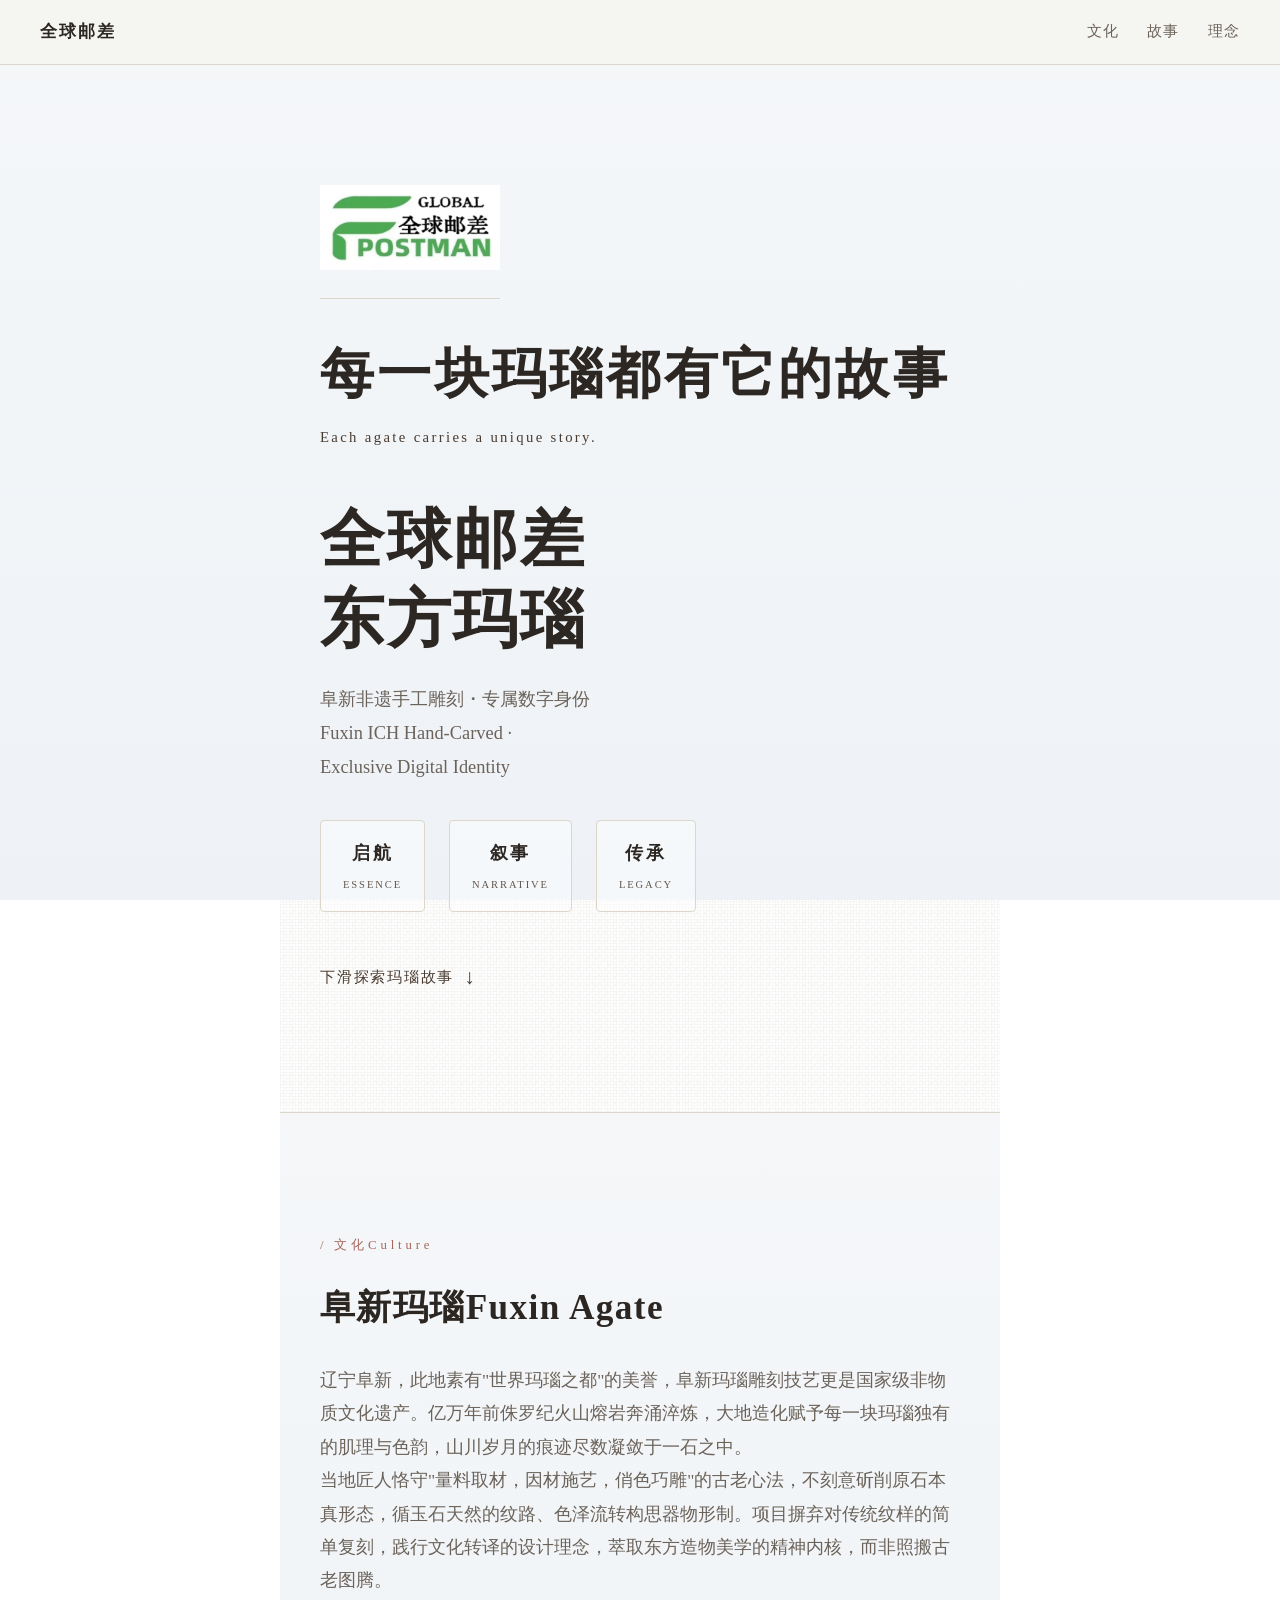
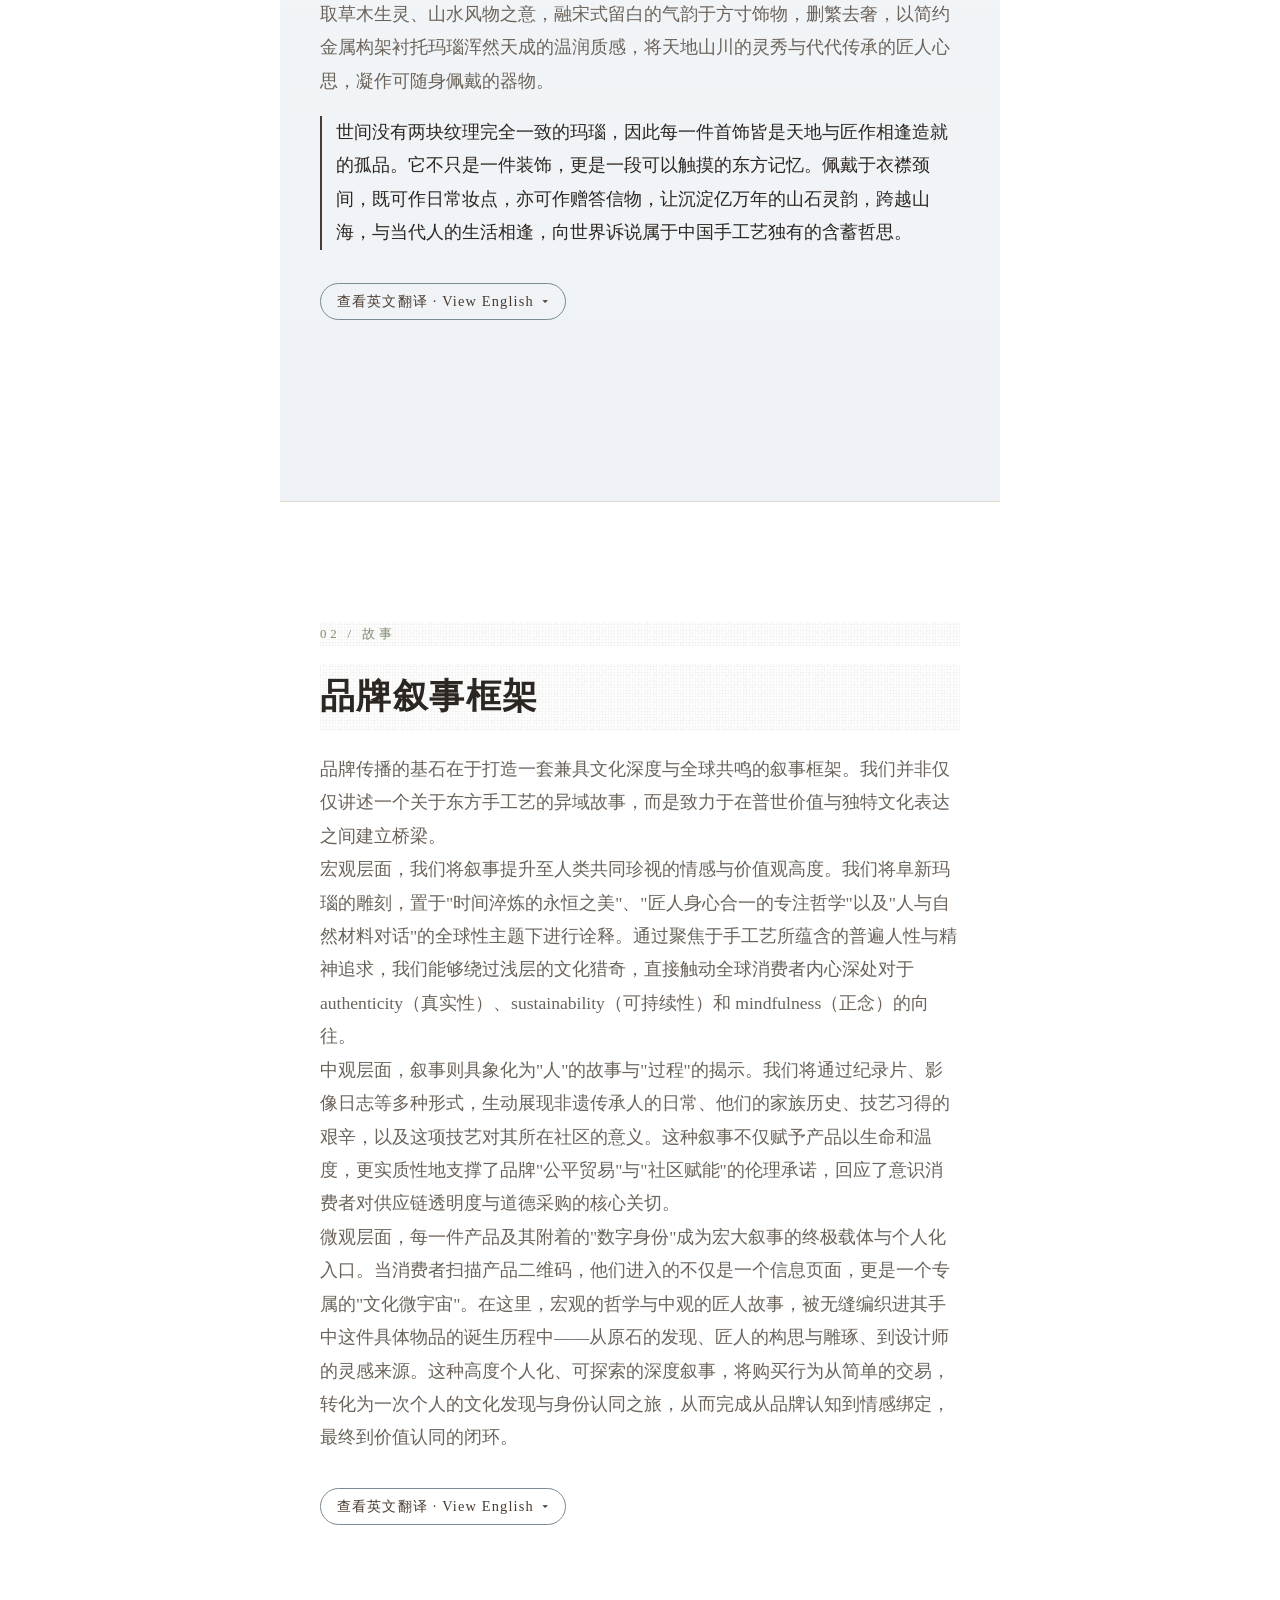
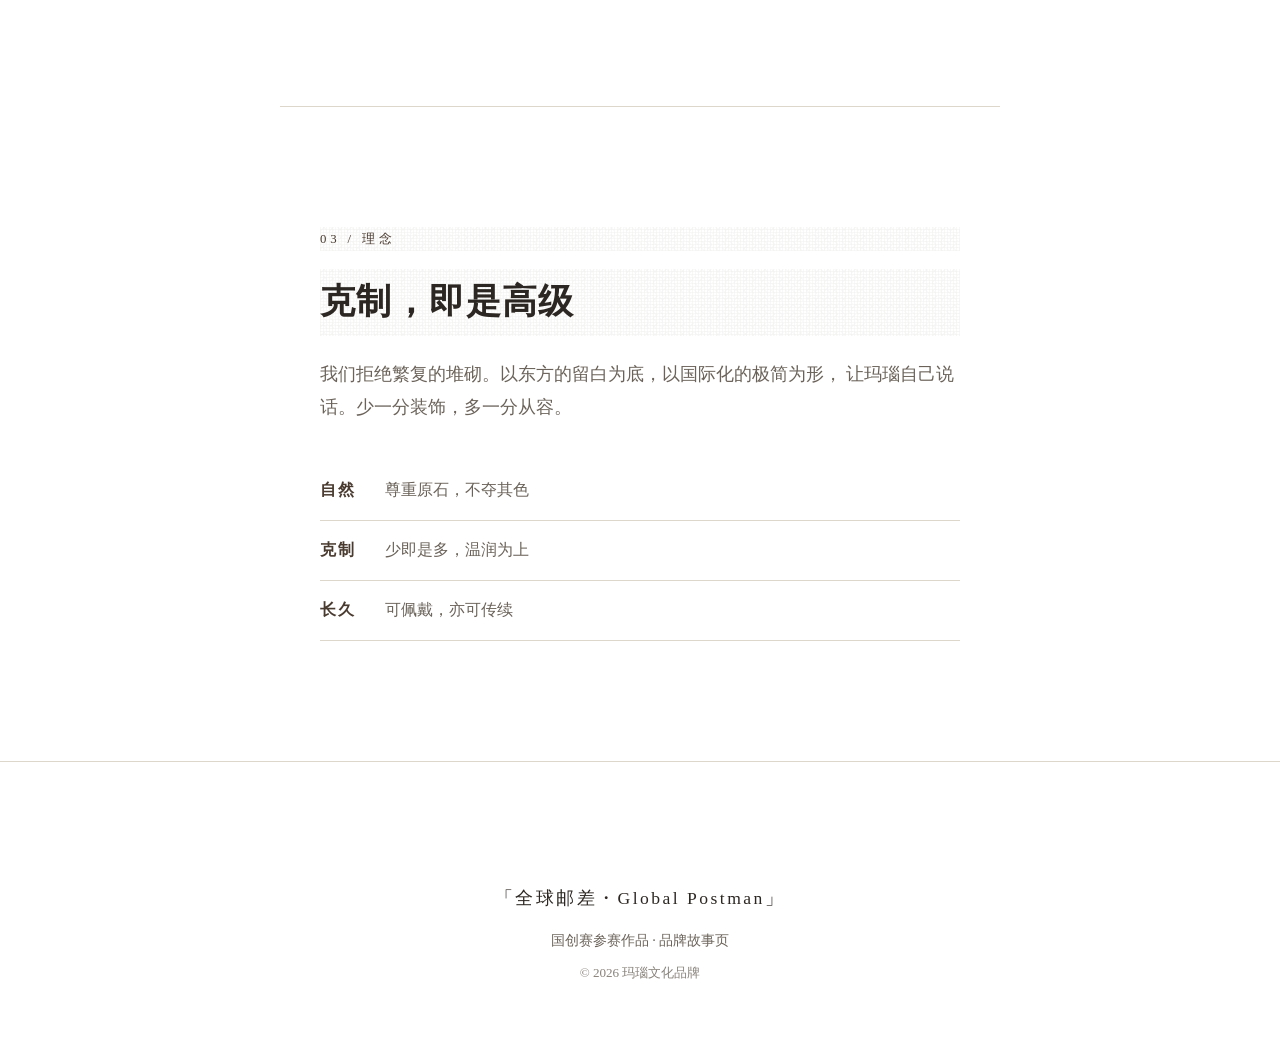
==== 小张/index.html @ 468fa33e "Add files via upload" ====
<!DOCTYPE html>
<html lang="zh-CN">
<head>
  <meta charset="UTF-8">
  <meta name="viewport" content="width=device-width, initial-scale=1.0, viewport-fit=cover">
  <meta name="description" content="玛瑙文化品牌 —— 以克制的东方美学，讲述玛瑙的岁月与温度。">
  <meta name="theme-color" content="#f7f3ec">
  <title>玛瑙 · 品牌故事</title>
  <link rel="stylesheet" href="styles.css">
</head>
<body class="page-blue">
  <!-- 顶部极简导航 -->
  <header class="site-header">
    <div class="brand">全球邮差</div>
    <nav class="nav">
      <a href="#culture">文化</a>
      <a href="#story">故事</a>
      <a href="#idea">理念</a>
    </nav>
  </header>

  <!-- 封面 -->
  <section class="cover texture" id="top">
    <div class="brand-showcase reveal">
      <img src="images/logo.png" alt="全球邮差 GLOBAL POSTMAN">
    </div>
    <p class="eyebrow reveal">每一块玛瑙都有它的故事</p>
    <p class="eyebrow-en reveal">Each agate carries a unique story.</p>
    <h1 class="cover-title reveal">全球邮差<br>东方玛瑙</h1>
    <p class="cover-sub reveal">阜新非遗手工雕刻・专属数字身份　Fuxin ICH Hand-Carved ·<br>Exclusive Digital Identity</p>

    <!-- 首页三个导航键 -->
    <nav class="home-nav reveal">
      <a class="home-nav-item" href="essence.html">
        <span class="home-nav-cn">启航</span>
        <span class="home-nav-en">Essence</span>
      </a>
      <a class="home-nav-item" href="narrative.html">
        <span class="home-nav-cn">叙事</span>
        <span class="home-nav-en">Narrative</span>
      </a>
      <a class="home-nav-item" href="legacy.html">
        <span class="home-nav-cn">传承</span>
        <span class="home-nav-en">Legacy</span>
      </a>
    </nav>

    <a class="scroll-hint reveal" href="#culture" aria-label="向下浏览">
      <span class="scroll-hint-text">下滑探索玛瑙故事</span>
      <span class="scroll-hint-arrow" aria-hidden="true">↓</span>
    </a>
  </section>

  <!-- 玛瑙文化 -->
  <section class="block block--blue" id="culture">
    <p class="section-label texture reveal"> / 文化Culture</p>
    <h2 class="section-title texture reveal">阜新玛瑙Fuxin Agate</h2>
    <div class="section-text reveal">
      <p>
        辽宁阜新，此地素有"世界玛瑙之都"的美誉，阜新玛瑙雕刻技艺更是国家级非物质文化遗产。亿万年前侏罗纪火山熔岩奔涌淬炼，大地造化赋予每一块玛瑙独有的肌理与色韵，山川岁月的痕迹尽数凝敛于一石之中。
      </p>
      <p>
        当地匠人恪守"量料取材，因材施艺，俏色巧雕"的古老心法，不刻意斫削原石本真形态，循玉石天然的纹路、色泽流转构思器物形制。项目摒弃对传统纹样的简单复刻，践行文化转译的设计理念，萃取东方造物美学的精神内核，而非照搬古老图腾。
      </p>
      <p>
        取草木生灵、山水风物之意，融宋式留白的气韵于方寸饰物，删繁去奢，以简约金属构架衬托玛瑙浑然天成的温润质感，将天地山川的灵秀与代代传承的匠人心思，凝作可随身佩戴的器物。
      </p>
      <p class="text-highlight">
        世间没有两块纹理完全一致的玛瑙，因此每一件首饰皆是天地与匠作相逢造就的孤品。它不只是一件装饰，更是一段可以触摸的东方记忆。佩戴于衣襟颈间，既可作日常妆点，亦可作赠答信物，让沉淀亿万年的山石灵韵，跨越山海，与当代人的生活相逢，向世界诉说属于中国手工艺独有的含蓄哲思。
      </p>
    </div>

    <!-- 英文版：可折叠 -->
    <button class="en-toggle reveal" id="enToggle" aria-expanded="false" aria-controls="enContent">
      <span class="en-toggle-label">查看英文翻译 · View English</span>
      <span class="en-toggle-arrow" aria-hidden="true">▾</span>
    </button>
    <div class="section-text section-en collapse" id="enContent">
      <p>
        Fuxin, Liaoning, reputed as the "Capital of Agate in the World", where Fuxin Agate‑Carving is listed as a National‑level Intangible Cultural Heritage. For hundreds of millions of years, volcanic lava from the Jurassic period forged agate with one‑of‑a‑kind textures and natural colour layers, imprinting the traces of mountains and time deep within each stone.
      </p>
      <p>
        Local artisans follow the age‑old craftsmanship principle: <em>design according to material, shape according to texture, make clever use of natural colour patches</em>. Instead of forcibly reshaping the raw stone, they conceive forms inspired by its natural veins and hues.
      </p>
      <p>
        Rejecting superficial copies of antique patterns, our design practices cultural translation: we absorb the spiritual essence of oriental craftsmanship rather than simply reproducing ancient totems. Drawing inspiration from plants, creatures and mountain‑river scenery, we integrate the Song‑dynasty aesthetic of blank‑space conception into this compact wearable piece. Unnecessary ornamentation is stripped away, and minimalist metal frames set off the innate mild lustre of agate. The spiritual beauty of nature and the wisdom of generations‑old craftsmanship are condensed into this portable artifact.
      </p>
      <p class="text-highlight">
        No two agate stones share identical textures, making every piece a unique treasure shaped jointly by nature and handwork. More than mere decoration, it carries tangible oriental heritage. Worn on collars or around necks, it serves as daily adornment or a thoughtful gift. It brings the timeless charm of ancient mountain‑stone across borders into modern life, conveying the subtle philosophical beauty of Chinese hand‑craftsmanship to the world.
      </p>
    </div>
  </section>

  <!-- 品牌故事 -->
  <section class="block" id="story">
    <p class="section-label texture reveal">02 / 故事</p>
    <h2 class="section-title texture reveal">品牌叙事框架</h2>
    <div class="section-text reveal">
      <p>
        品牌传播的基石在于打造一套兼具文化深度与全球共鸣的叙事框架。我们并非仅仅讲述一个关于东方手工艺的异域故事，而是致力于在普世价值与独特文化表达之间建立桥梁。
      </p>
      <p>
        宏观层面，我们将叙事提升至人类共同珍视的情感与价值观高度。我们将阜新玛瑙的雕刻，置于"时间淬炼的永恒之美"、"匠人身心合一的专注哲学"以及"人与自然材料对话"的全球性主题下进行诠释。通过聚焦于手工艺所蕴含的普遍人性与精神追求，我们能够绕过浅层的文化猎奇，直接触动全球消费者内心深处对于 authenticity（真实性）、sustainability（可持续性）和 mindfulness（正念）的向往。
      </p>
      <p>
        中观层面，叙事则具象化为"人"的故事与"过程"的揭示。我们将通过纪录片、影像日志等多种形式，生动展现非遗传承人的日常、他们的家族历史、技艺习得的艰辛，以及这项技艺对其所在社区的意义。这种叙事不仅赋予产品以生命和温度，更实质性地支撑了品牌"公平贸易"与"社区赋能"的伦理承诺，回应了意识消费者对供应链透明度与道德采购的核心关切。
      </p>
      <p>
        微观层面，每一件产品及其附着的"数字身份"成为宏大叙事的终极载体与个人化入口。当消费者扫描产品二维码，他们进入的不仅是一个信息页面，更是一个专属的"文化微宇宙"。在这里，宏观的哲学与中观的匠人故事，被无缝编织进其手中这件具体物品的诞生历程中——从原石的发现、匠人的构思与雕琢、到设计师的灵感来源。这种高度个人化、可探索的深度叙事，将购买行为从简单的交易，转化为一次个人的文化发现与身份认同之旅，从而完成从品牌认知到情感绑定，最终到价值认同的闭环。
      </p>
    </div>

    <!-- 英文版：可折叠 -->
    <button class="en-toggle reveal" id="enToggle2" aria-expanded="false" aria-controls="enContent2">
      <span class="en-toggle-label">查看英文翻译 · View English</span>
      <span class="en-toggle-arrow" aria-hidden="true">▾</span>
    </button>
    <div class="section-text section-en collapse" id="enContent2">
      <p>
        The cornerstone of brand communication lies in building a narrative framework that integrates both cultural depth and global resonance. Rather than merely telling exotic tales of Eastern handicrafts, we are committed to building a bridge between universal values and distinct cultural expressions.
      </p>
      <p>
        At the macro level, we elevate our narrative to the height of emotions and values cherished by all humanity. We frame Fuxin agate carving within three global themes: the timeless beauty forged by time, the philosophy of mindful focus where artisans achieve unity of body and mind, and the dialogue between humanity and natural materials. By focusing on the universal humanity and spiritual pursuits inherent in handicrafts, we bypass superficial cultural curiosity and strike a chord with the deep-seated aspiration of global consumers for authenticity, sustainability and mindfulness.
      </p>
      <p>
        At the meso level, the narrative is embodied in the stories of the craftspeople and the revelation of the creative process. Through documentaries, video journals and other formats, we vividly portray the daily lives of intangible cultural heritage inheritors, their family histories, the arduous journey of mastering their craft, and the significance of this heritage to their local communities. This narrative not only breathes life and warmth into the products, but also substantiates the brand's ethical commitments to fair trade and community empowerment, addressing the core concerns of conscious consumers regarding supply chain transparency and ethical sourcing.
      </p>
      <p>
        At the micro level, each product and its attached "digital identity" serve as the ultimate carrier and personalized gateway to this grand narrative. When consumers scan the QR code on the product, they are not merely directed to an information page, but into an exclusive "cultural micro-universe". Within it, the macro-level philosophies and meso-level artisan stories are seamlessly woven into the origin story of the very item they hold — from the discovery of the raw stone, to the artisan's conception and carving, and the designer's source of inspiration.
      </p>
      <p>
        This highly personalized, explorative and in-depth narrative transforms a simple transaction into a personal journey of cultural discovery and identity formation. It thus completes the closed loop: from brand awareness, to emotional connection, and ultimately to shared value recognition.
      </p>
    </div>
  </section>

  <!-- 品牌理念 -->
  <section class="block" id="idea">
    <p class="section-label texture reveal">03 / 理念</p>
    <h2 class="section-title texture reveal">克制，即是高级</h2>
    <p class="section-text reveal">
      我们拒绝繁复的堆砌。以东方的留白为底，以国际化的极简为形，
      让玛瑙自己说话。少一分装饰，多一分从容。
    </p>
    <ul class="idea-list reveal">
      <li><span>自然</span>尊重原石，不夺其色</li>
      <li><span>克制</span>少即是多，温润为上</li>
      <li><span>长久</span>可佩戴，亦可传续</li>
    </ul>
  </section>

  <!-- 页脚 -->
  <footer class="site-footer">
    <p class="footer-brand">「全球邮差・Global Postman」</p>
    <p class="footer-note">国创赛参赛作品 · 品牌故事页</p>
    <p class="footer-copy">© <span id="year"></span> 玛瑙文化品牌</p>
  </footer>

  <script src="script.js"></script>
</body>
</html>
---- 小张/styles.css ----
:root {
  /* 克制的东方美学 · 轻奢极简 */
  /* 底色：米白 / 浅暖灰，大面积留白 */
  --bg: #f6f4ef;          /* 米白 */
  --bg-warm: #ece9e3;     /* 浅暖灰 */
  --bg-soft: #f0ece4;     /* 卡片/分区底色 */
  /* 强调色：深棕 / 墨黑，文字与按钮 */
  --ink: #2c2722;         /* 墨黑（偏暖） */
  --ink-soft: #6b635a;    /* 次级文字 */
  --brown: #4a3b30;       /* 深棕，按钮/强调 */
  /* 辅助色：低饱和玛瑙系，点缀与系列区分 */
  --blue: #7c8a93;        /* 烟灰蓝 · 蓝玛瑙 */
  --red: #a8675f;         /* 豆沙红 · 红玛瑙 */
  --green: #7e8b6f;       /* 苔绿 · 水草玛瑙 */
  --accent: var(--brown); /* 默认强调用深棕 */
  --line: #ddd6cb;        /* 细线 */
  --radius: 4px;          /* 极小圆角，更显克制 */
  --max-w: 720px;
  --space: clamp(64px, 14vw, 120px);

  /* 渐变背景：从上到下的极浅暖调 */
  /* 通用款：暖米白 → 浅燕麦，适配红玛瑙/水草玛瑙等多数品类 */
  --grad-top: #f8f5f0;
  --grad-bottom: #f1ede6;
  /* 蓝玛瑙款：冷调米白 → 极浅灰蓝 */
  --grad-blue-top: #f5f7f9;
  --grad-blue-bottom: #eef2f6;
  /* 紫玛瑙款：极淡紫调 */
  --grad-purple-top: #f7f5f8;
  --grad-purple-bottom: #f0eef5;
}

* {
  margin: 0;
  padding: 0;
  box-sizing: border-box;
}

html {
  scroll-behavior: smooth;
}

body {
  font-family: "Songti SC", "STSong", "SimSun", "Noto Serif SC", Georgia, serif;
  /* 通用款：暖米白 → 浅燕麦，从上到下的极浅渐变 */
  background: linear-gradient(180deg, var(--grad-top) 0%, var(--grad-bottom) 100%);
  background-attachment: fixed;
  color: var(--ink);
  line-height: 1.9;
  -webkit-font-smoothing: antialiased;
  text-rendering: optimizeLegibility;
}

/* 蓝玛瑙款渐变（用于蓝玛瑙系列板块） */
.block--blue {
  background: linear-gradient(180deg, var(--grad-blue-top) 0%, var(--grad-blue-bottom) 100%);
}

/* 紫玛瑙款渐变（预留，给紫玛瑙系列使用） */
.block--purple {
  background: linear-gradient(180deg, var(--grad-purple-top) 0%, var(--grad-purple-bottom) 100%);
}

/* 整页蓝玛瑙背景（用于首页，与文化板块一致） */
body.page-blue {
  background: linear-gradient(180deg, var(--grad-blue-top) 0%, var(--grad-blue-bottom) 100%);
  background-attachment: fixed;
}

/* 极细天然肌理：宣纸/石材感，透明度 5%-10%，柔光混合。
   程序化生成，无需外部图片，便于部署。仅在首屏与标题区叠加，
   正文故事区域保持纯底，保证可读性。 */
.texture {
  position: relative;
}

.texture::before {
  content: "";
  position: absolute;
  inset: 0;
  pointer-events: none;
  z-index: 0;
  opacity: 0.08;                       /* 8%，落在 5%-10% 区间 */
  mix-blend-mode: soft-light;          /* 柔光 */
  background-image:
    repeating-linear-gradient(0deg, rgba(80, 70, 60, 0.5) 0 1px, transparent 1px 3px),
    repeating-linear-gradient(90deg, rgba(80, 70, 60, 0.5) 0 1px, transparent 1px 3px),
    repeating-linear-gradient(45deg, rgba(90, 80, 70, 0.35) 0 1px, transparent 1px 7px),
    repeating-linear-gradient(-45deg, rgba(90, 80, 70, 0.35) 0 1px, transparent 1px 9px);
  background-size: 3px 3px, 3px 3px, 7px 7px, 9px 9px;
}

/* 让内容浮在纹理之上 */
.texture > * {
  position: relative;
  z-index: 1;
}

/* 顶部导航 */
.site-header {
  position: sticky;
  top: 0;
  z-index: 10;
  display: flex;
  align-items: center;
  justify-content: space-between;
  padding: 16px clamp(20px, 6vw, 40px);
  background: rgba(246, 244, 239, 0.82);
  backdrop-filter: blur(8px);
  border-bottom: 1px solid var(--line);
}

.brand {
  font-size: 1.05rem;
  letter-spacing: 0.12em;
  font-weight: 600;
}

.nav {
  display: flex;
  gap: clamp(14px, 4vw, 28px);
}

.nav a {
  color: var(--ink-soft);
  text-decoration: none;
  font-size: 0.92rem;
  letter-spacing: 0.08em;
  transition: color 0.25s;
}

.nav a:hover {
  color: var(--brown);
}

/* 子页面导航：系列名称标签在链接上方 */
.nav--series {
  flex-direction: column;
  align-items: flex-end;
  gap: 6px;
}

.nav-label {
  font-size: 0.72rem;
  letter-spacing: 0.18em;
  color: var(--ink-soft);
  opacity: 0.8;
}

.nav-links {
  display: flex;
  gap: clamp(14px, 4vw, 28px);
}

/* 封面 */
.cover {
  min-height: 88vh;
  display: flex;
  flex-direction: column;
  justify-content: center;
  align-items: flex-start;
  padding: var(--space) clamp(20px, 6vw, 40px);
  max-width: var(--max-w);
  margin: 0 auto;
}

/* 封面独立品牌展示区 */
/* 封面独立品牌展示区 */
.brand-showcase {
  width: 100%;
  max-width: 180px; /* 原 240px 缩小 1/4 */
  margin-bottom: 40px;
  padding-bottom: 28px;
  border-bottom: 1px solid var(--line);
}

.brand-showcase img {
  width: 100%;
  height: auto;
  display: block;
}

/* 主标题：每一块玛瑙都有它的故事 */
.eyebrow {
  font-size: clamp(2rem, 9vw, 3.4rem);
  font-weight: 600;
  line-height: 1.3;
  letter-spacing: 0.06em;
  color: var(--ink);
  margin-bottom: 14px;
}
/* 辅助英文：与主标题拉开字号差，行距宽松 */
.eyebrow-en {
  font-size: 0.92rem;
  letter-spacing: 0.16em;
  line-height: 1.9;
  color: var(--brown);
  margin-bottom: 30px;
}

.cover-title {
  font-size: clamp(2.4rem, 11vw, 4rem);
  font-weight: 600;
  line-height: 1.25;
  letter-spacing: 0.04em;
  margin-top: 18px;
  margin-bottom: 22px;
}

.cover-sub {
  font-size: clamp(1rem, 3.6vw, 1.15rem);
  line-height: 1.85;
  color: var(--ink-soft);
  max-width: 32ch;
  margin-bottom: 36px;
}

/* 首页三个导航键 */
.home-nav {
  display: flex;
  gap: clamp(12px, 4vw, 24px);
  margin-bottom: 44px;
  flex-wrap: wrap;
}

.home-nav-item {
  display: flex;
  flex-direction: column;
  align-items: center;
  gap: 4px;
  min-width: 96px;
  padding: 16px 22px;
  border: 1px solid var(--line);
  border-radius: var(--radius);
  background: rgba(255, 255, 255, 0.4);
  color: var(--ink);
  text-decoration: none;
  transition: border-color 0.25s, background 0.25s, transform 0.2s;
}

.home-nav-item:hover {
  border-color: var(--brown);
  background: rgba(255, 255, 255, 0.7);
  transform: translateY(-3px);
}

.home-nav-cn {
  font-size: 1.1rem;
  letter-spacing: 0.16em;
  font-weight: 600;
}

.home-nav-en {
  font-size: 0.66rem;
  letter-spacing: 0.18em;
  text-transform: uppercase;
  color: var(--brown);
  opacity: 0.85;
}

/* 下滑引导：箭头 + 文案 */
.scroll-hint {
  display: inline-flex;
  align-items: center;
  gap: 10px;
  color: var(--brown);
  text-decoration: none;
  margin-top: 8px;
  animation: float 2.4s ease-in-out infinite;
}

.scroll-hint-text {
  font-size: 0.92rem;
  letter-spacing: 0.12em;
  font-weight: 500;
}

.scroll-hint-arrow {
  font-size: 1.3rem;
  line-height: 1;
}

@keyframes float {
  0%, 100% { transform: translateY(0); }
  50% { transform: translateY(8px); }
}

/* 内容板块 */
.block {
  max-width: var(--max-w);
  margin: 0 auto;
  padding: var(--space) clamp(20px, 6vw, 40px);
  border-top: 1px solid var(--line);
}

.section-label {
  font-size: 0.8rem;
  letter-spacing: 0.3em;
  color: var(--brown);
  margin-bottom: 18px;
}

/* 系列辅助色：用低饱和玛瑙色区分板块，仅作点缀 */
.block:nth-of-type(1) .section-label { color: var(--blue); }  /* 文化 · 蓝玛瑙 */
.block:nth-of-type(2) .section-label { color: var(--red); }   /* 故事 · 红玛瑙 */
.block:nth-of-type(3) .section-label { color: var(--green); } /* 理念 · 水草玛瑙 */

.section-title {
  font-size: clamp(1.6rem, 7vw, 2.2rem);
  font-weight: 600;
  letter-spacing: 0.04em;
  margin-bottom: 22px;
}

.section-text {
  font-size: clamp(1rem, 3.6vw, 1.1rem);
  color: var(--ink-soft);
  margin-bottom: 36px;
}

/* 配图占位（保留给其他板块使用） */
.placeholder-card {
  aspect-ratio: 4 / 3;
  background:
    repeating-linear-gradient(45deg, var(--bg-soft) 0 12px, var(--bg-warm) 12px 24px);
  border: 1px solid var(--line);
  border-radius: var(--radius);
  display: flex;
  align-items: center;
  justify-content: center;
  color: var(--ink-soft);
  font-size: 0.9rem;
  letter-spacing: 0.1em;
}

/* 产品样式图网格（子页面第二屏） */
.product-grid {
  display: grid;
  grid-template-columns: 1fr;
  gap: clamp(16px, 5vw, 24px);
  margin-top: 4px;
}

.product-card {
  position: relative;
  aspect-ratio: 3 / 4;
  background:
    repeating-linear-gradient(45deg, var(--bg-soft) 0 12px, var(--bg-warm) 12px 24px);
  border: 1px solid var(--line);
  border-radius: var(--radius);
  display: flex;
  align-items: flex-end;
  padding: 12px 14px;
  color: var(--ink-soft);
  font-size: 0.82rem;
  letter-spacing: 0.08em;
  overflow: hidden;
  text-decoration: none;
  transition: border-color 0.25s, transform 0.2s;
}

.product-card:hover {
  border-color: var(--brown);
  transform: translateY(-3px);
}

.product-card img {
  position: absolute;
  inset: 0;
  width: 100%;
  height: 100%;
  object-fit: cover;
  border-radius: var(--radius);
}

.product-card .product-name {
  position: relative;
  z-index: 1;
  font-size: 0.82rem;
  letter-spacing: 0.08em;
}

/* 文化配图：真实玛瑙图片 */
.culture-image {
  margin-bottom: 28px;
}

.culture-image img {
  width: 100%;
  height: auto;
  display: block;
  border-radius: var(--radius);
  box-shadow: 0 8px 28px rgba(44, 39, 34, 0.10);
}

/* 英文折叠按钮：给外国人的英文提示 */
.en-toggle {
  display: inline-flex;
  align-items: center;
  gap: 8px;
  margin: -8px 0 24px;
  padding: 8px 16px;
  background: transparent;
  border: 1px solid var(--blue); /* 蓝玛瑙系列色点缀 */
  border-radius: 999px;
  color: var(--brown);
  font-family: "Georgia", "Noto Serif SC", serif;
  font-size: 0.9rem;
  letter-spacing: 0.08em;
  cursor: pointer;
  transition: background 0.2s, color 0.2s;
}

.en-toggle:hover {
  background: var(--blue);
  color: #fff;
}

.en-toggle-arrow {
  transition: transform 0.3s;
  font-size: 0.8rem;
}

.en-toggle[aria-expanded="true"] .en-toggle-arrow {
  transform: rotate(180deg);
}

/* 英文版文案：默认折叠，展开后显示 */
.section-en {
  font-family: "Georgia", "Times New Roman", "Noto Serif SC", serif;
  font-size: clamp(0.92rem, 3vw, 1.02rem);
  line-height: 1.75;
  max-height: 0;
  overflow: hidden;
  opacity: 0;
  padding-top: 0;
  margin-top: 0;
  border-top: 1px solid transparent;
  transition: max-height 0.5s ease, opacity 0.4s ease, padding 0.4s ease, margin 0.4s ease;
}

.section-en.open {
  max-height: 1200px;
  opacity: 1;
  margin-top: 4px;
  padding-top: 28px;
  border-top: 1px solid var(--line);
}

.section-en em {
  font-style: italic;
  color: var(--brown);
}

/* 高亮段落：强调句用深棕/墨黑，字重微提 */
.text-highlight {
  color: var(--ink) !important;
  font-weight: 500;
  margin-top: 18px;
  padding-left: 14px;
  border-left: 2px solid var(--brown);
}

/* 理念列表 */
.idea-list {
  list-style: none;
  margin-top: 8px;
}

.idea-list li {
  display: flex;
  align-items: baseline;
  gap: 16px;
  padding: 14px 0;
  border-bottom: 1px solid var(--line);
  color: var(--ink-soft);
  font-size: 1.02rem;
}

.idea-list li span {
  flex: 0 0 3em;
  color: var(--brown);
  font-weight: 600;
  letter-spacing: 0.1em;
}

/* 页脚 */
.site-footer {
  text-align: center;
  padding: var(--space) 20px 56px;
  border-top: 1px solid var(--line);
}

.footer-brand {
  font-size: 1.1rem;
  letter-spacing: 0.14em;
  margin-bottom: 12px;
}

.footer-note {
  color: var(--ink-soft);
  font-size: 0.9rem;
  margin-bottom: 6px;
}

.footer-copy {
  color: var(--ink-soft);
  font-size: 0.82rem;
  opacity: 0.8;
}

/* 滚动显现动画 */
.reveal {
  opacity: 0;
  transform: translateY(24px);
  transition: opacity 0.8s ease, transform 0.8s ease;
}

.reveal.visible {
  opacity: 1;
  transform: none;
}

@media (prefers-reduced-motion: reduce) {
  .reveal { opacity: 1; transform: none; transition: none; }
  .scroll-hint { animation: none; }
}
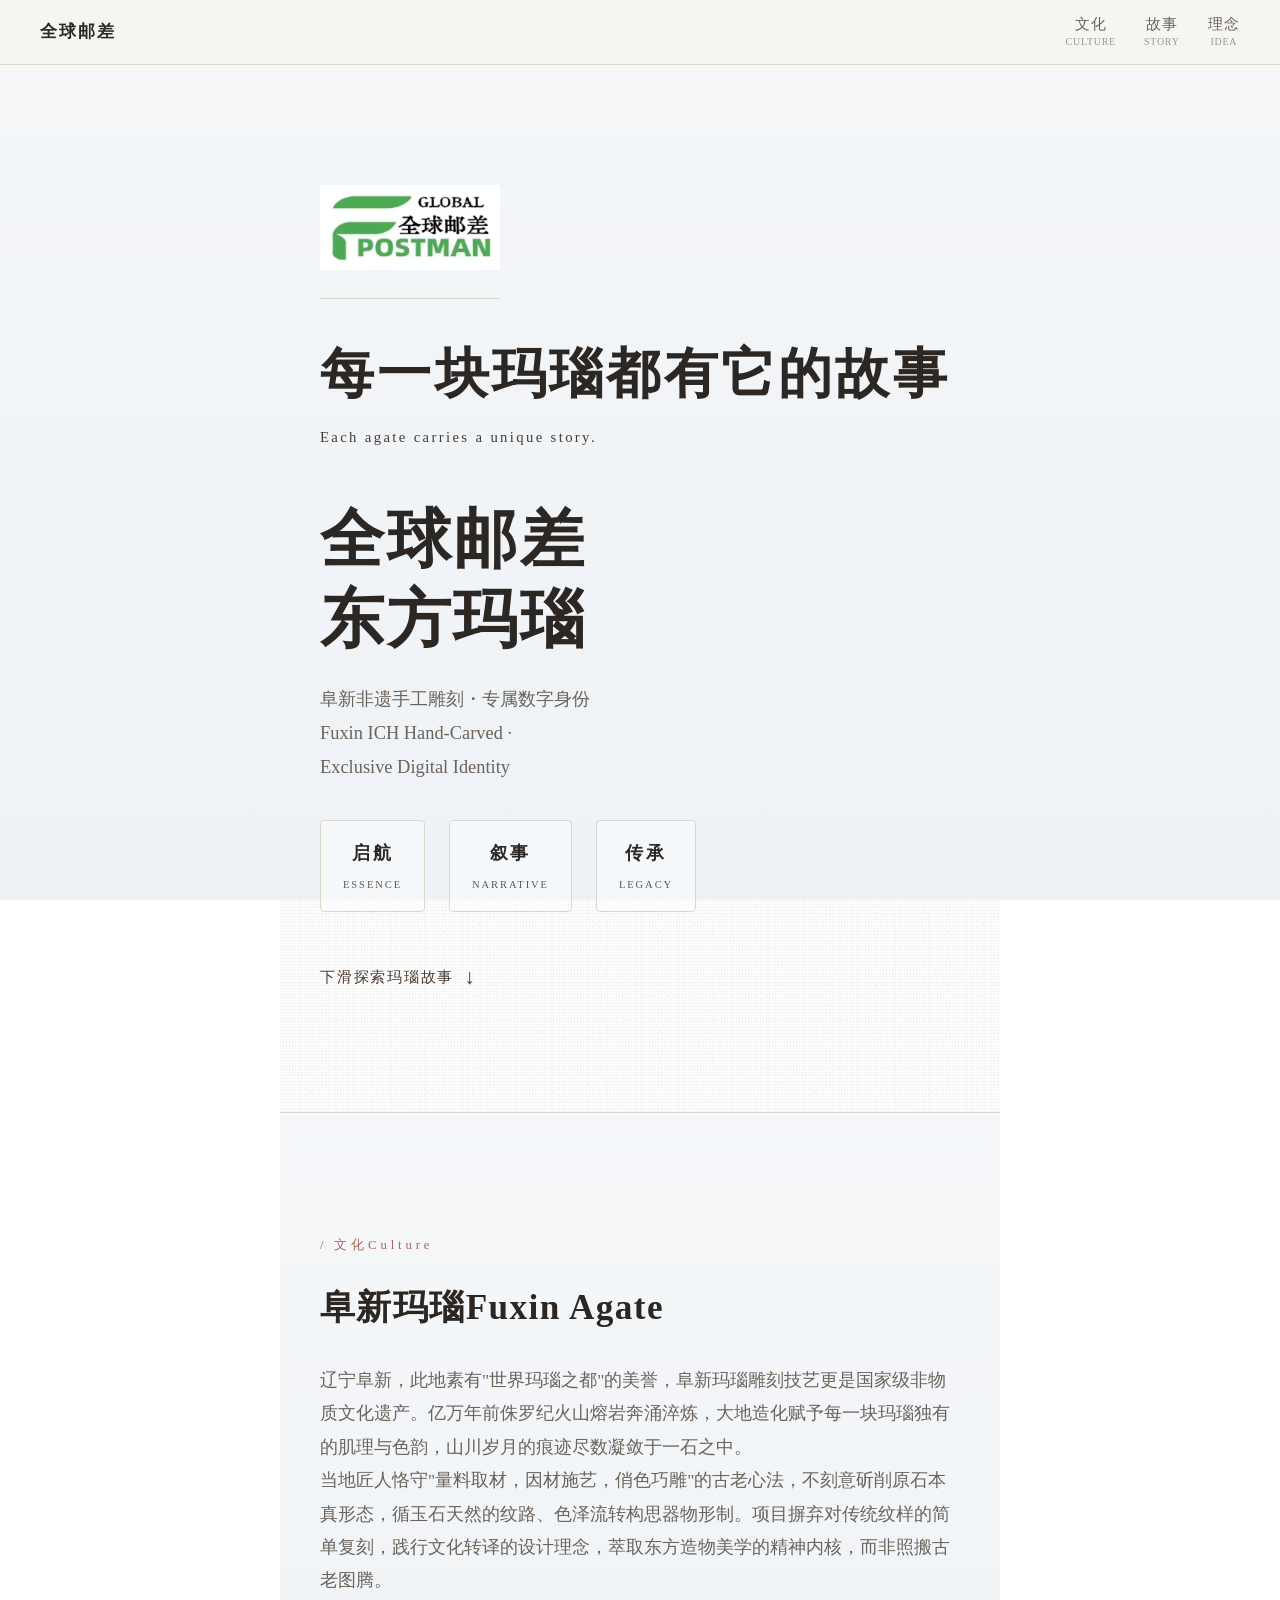
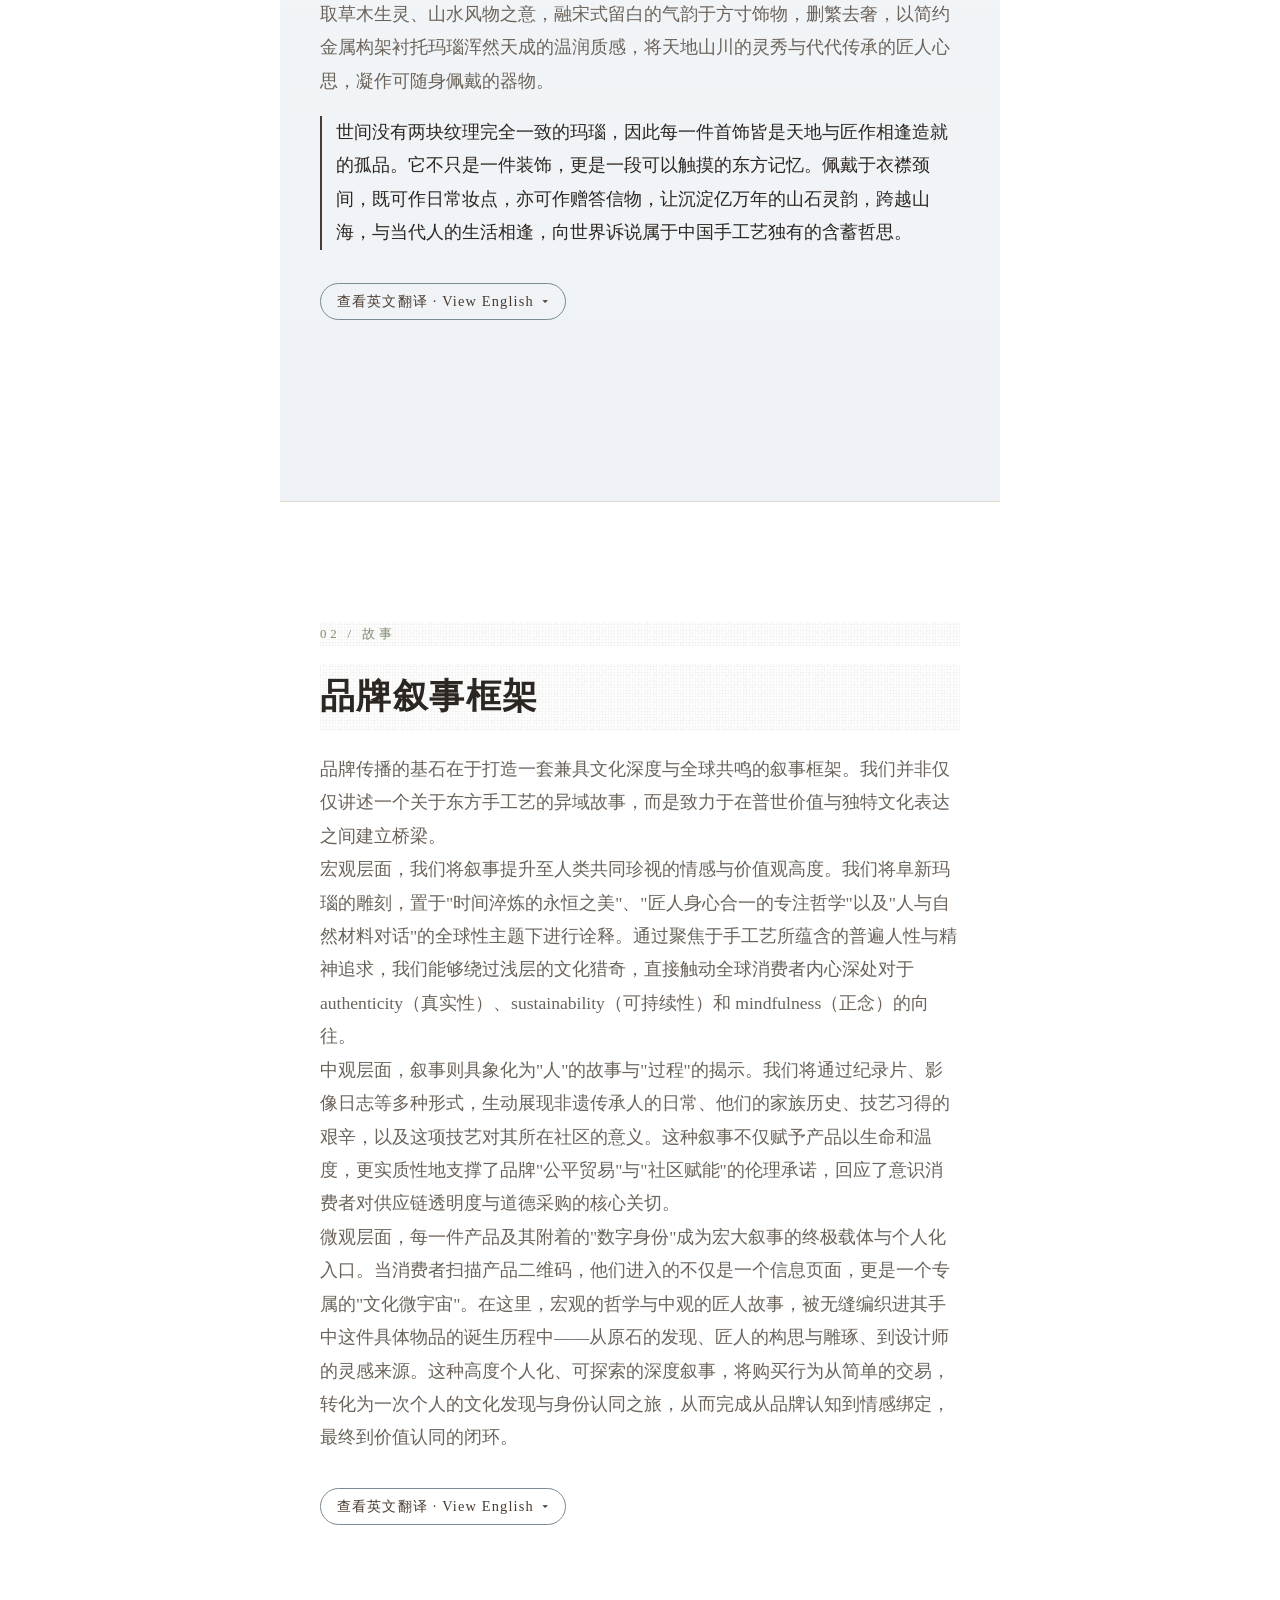
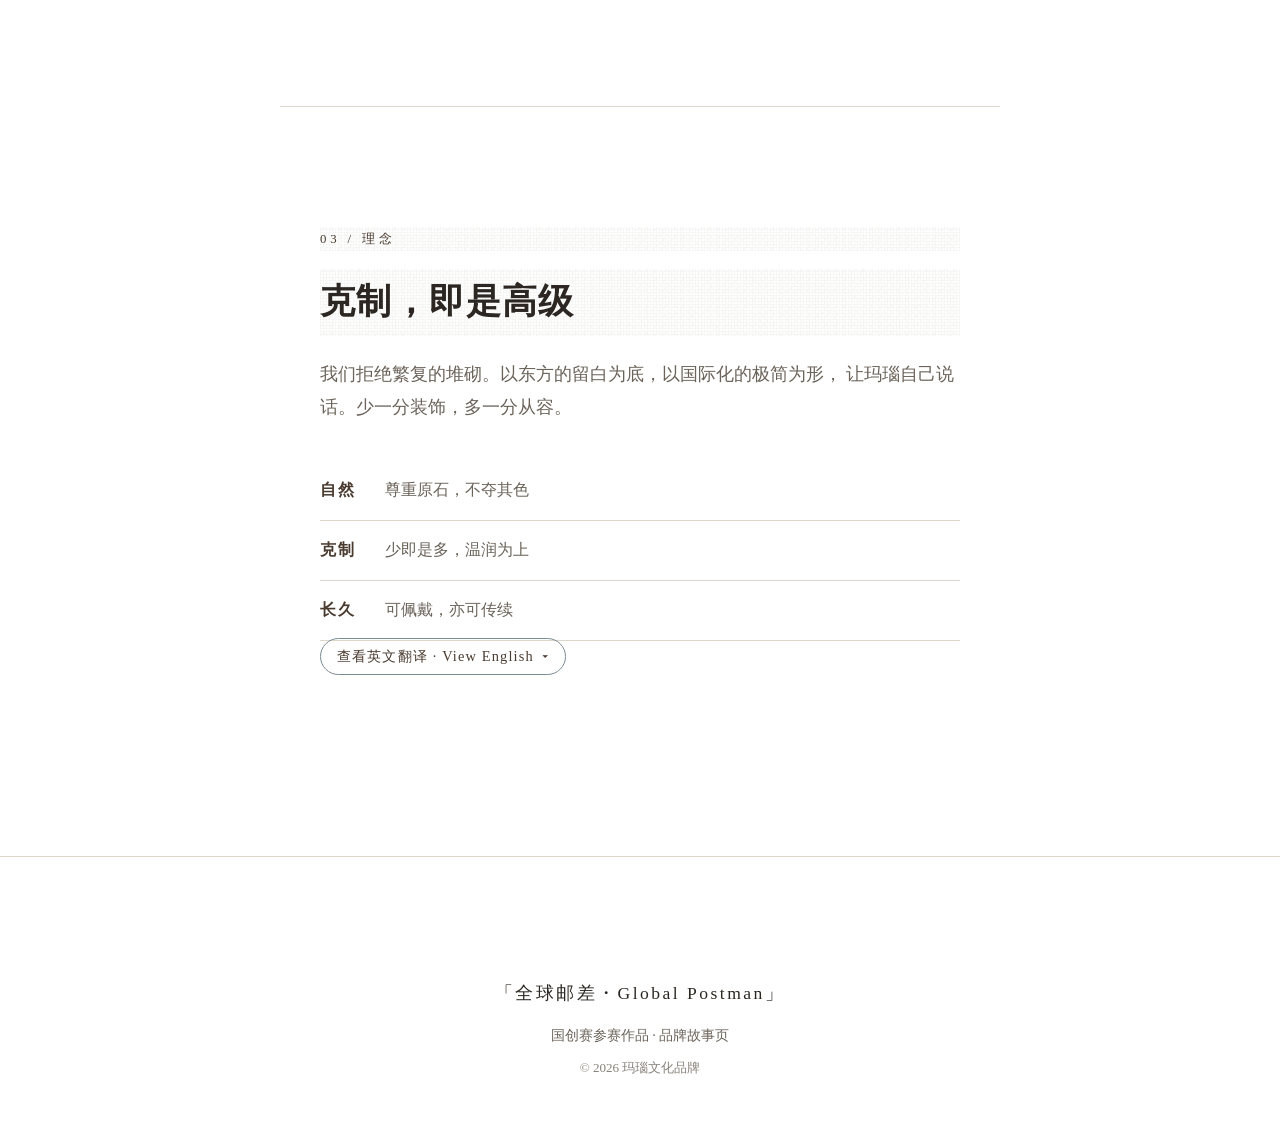
==== commit 65edbfcd: "Add files via upload" ====
--- a/小张/index.html
+++ b/小张/index.html
@@ -13,9 +13,9 @@
   <header class="site-header">
     <div class="brand">全球邮差</div>
     <nav class="nav">
-      <a href="#culture">文化</a>
-      <a href="#story">故事</a>
-      <a href="#idea">理念</a>
+      <a href="#culture"><span>文化</span><span class="nav-en">Culture</span></a>
+      <a href="#story"><span>故事</span><span class="nav-en">Story</span></a>
+      <a href="#idea"><span>理念</span><span class="nav-en">Idea</span></a>
     </nav>
   </header>
 
@@ -147,6 +147,22 @@
       <li><span>克制</span>少即是多，温润为上</li>
       <li><span>长久</span>可佩戴，亦可传续</li>
     </ul>
+
+    <!-- 英文版：可折叠 -->
+    <button class="en-toggle reveal" id="enToggle3" aria-expanded="false" aria-controls="enContent3">
+      <span class="en-toggle-label">查看英文翻译 · View English</span>
+      <span class="en-toggle-arrow" aria-hidden="true">▾</span>
+    </button>
+    <div class="section-text section-en collapse" id="enContent3">
+      <p>
+        We reject excessive ornamentation. Grounded in the negative space of Eastern aesthetics and shaped by international minimalism, we let the agate speak for itself. Less decoration, more composure.
+      </p>
+      <ul class="idea-list">
+        <li><span>Nature</span>Respect the raw stone, never overshadowing its natural color.</li>
+        <li><span>Restraint</span>Less is more; warmth and refinement above all.</li>
+        <li><span>Longevity</span>Made to be worn, and to be passed on.</li>
+      </ul>
+    </div>
   </section>
 
   <!-- 页脚 -->
--- a/小张/styles.css
+++ b/小张/styles.css
@@ -127,6 +127,18 @@
   font-size: 0.92rem;
   letter-spacing: 0.08em;
   transition: color 0.25s;
+  display: flex;
+  flex-direction: column;
+  align-items: center;
+  gap: 2px;
+  line-height: 1.2;
+}
+
+.nav a .nav-en {
+  font-size: 0.62rem;
+  letter-spacing: 0.08em;
+  text-transform: uppercase;
+  opacity: 0.65;
 }
 
 .nav a:hover {
@@ -378,6 +390,24 @@
   z-index: 1;
   font-size: 0.82rem;
   letter-spacing: 0.08em;
+}
+
+/* 待开发占位卡片 */
+.product-card--placeholder {
+  align-items: center;
+  justify-content: center;
+  background: var(--bg-soft);
+  color: var(--ink-soft);
+  opacity: 0.7;
+  cursor: default;
+  font-size: 1.1rem;
+  font-weight: 600;
+  letter-spacing: 0.12em;
+}
+
+.product-card--placeholder:hover {
+  border-color: var(--line);
+  transform: none;
 }
 
 /* 文化配图：真实玛瑙图片 */
